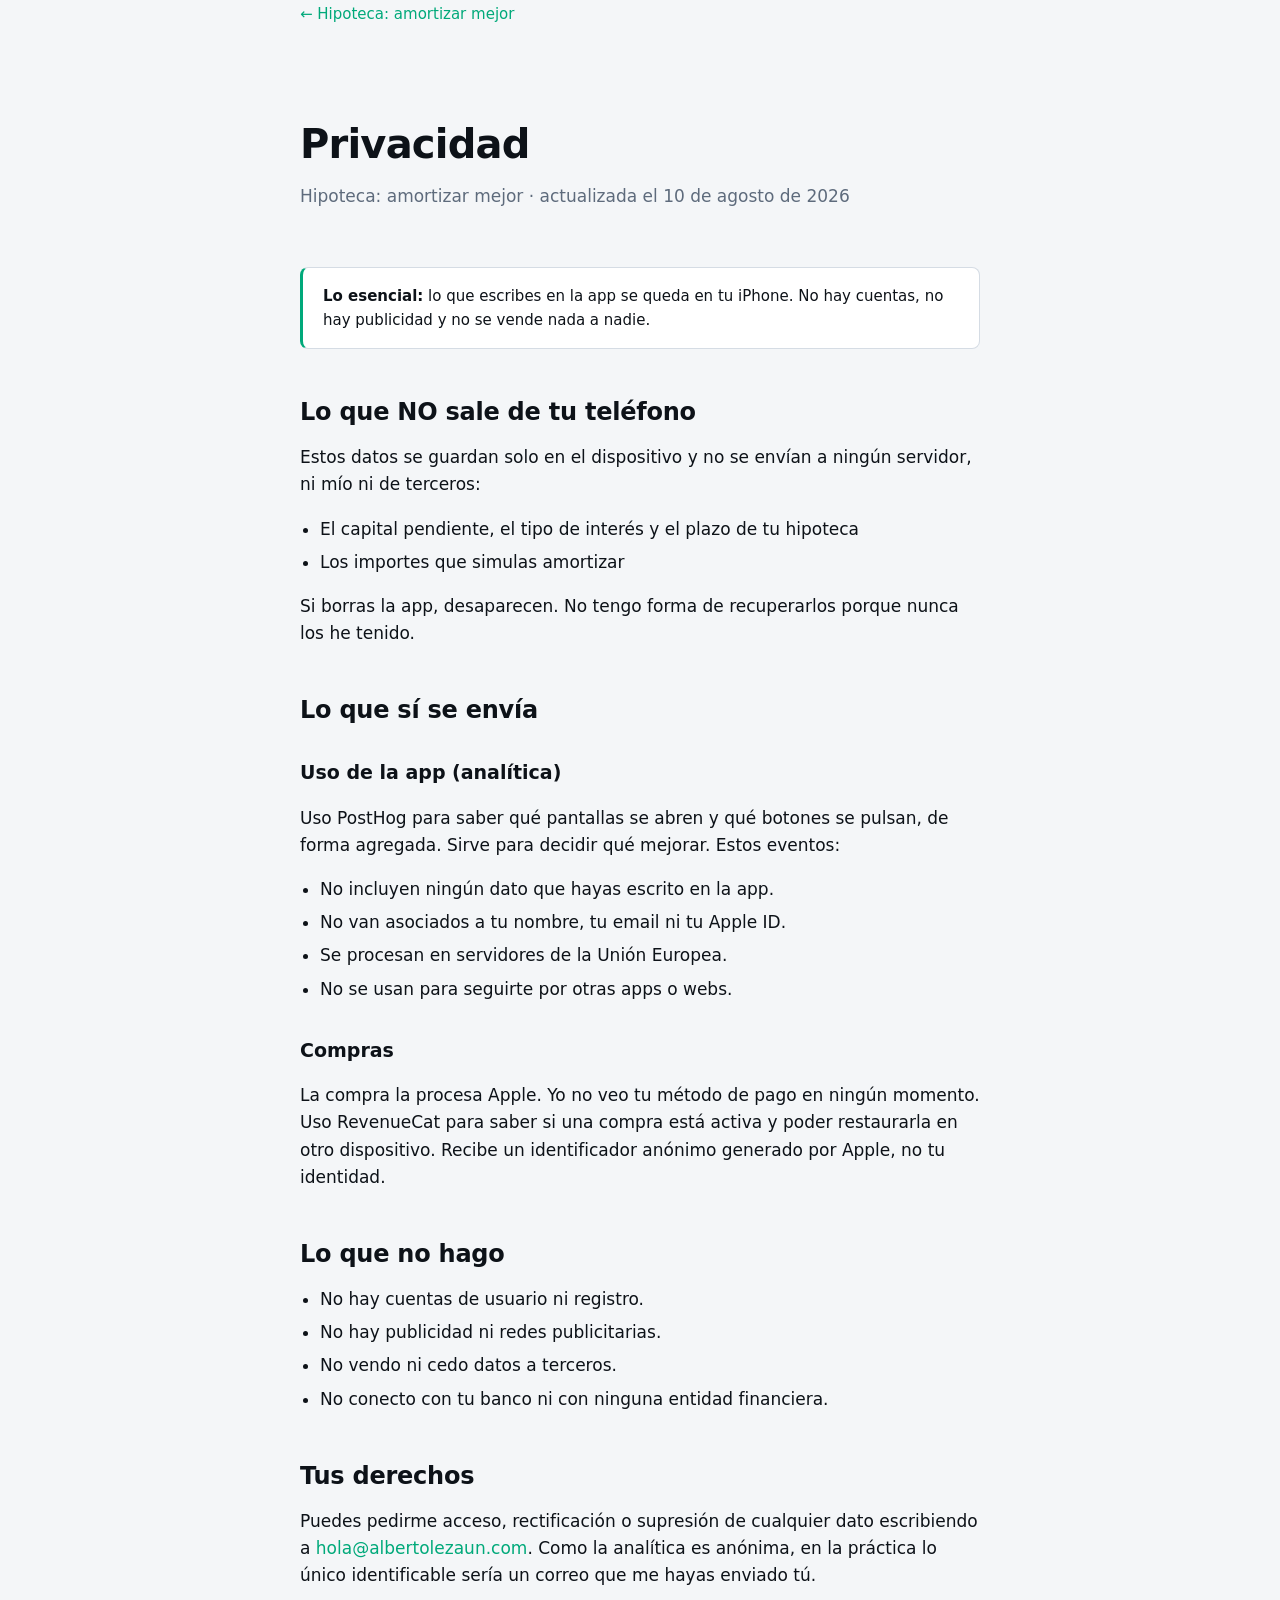
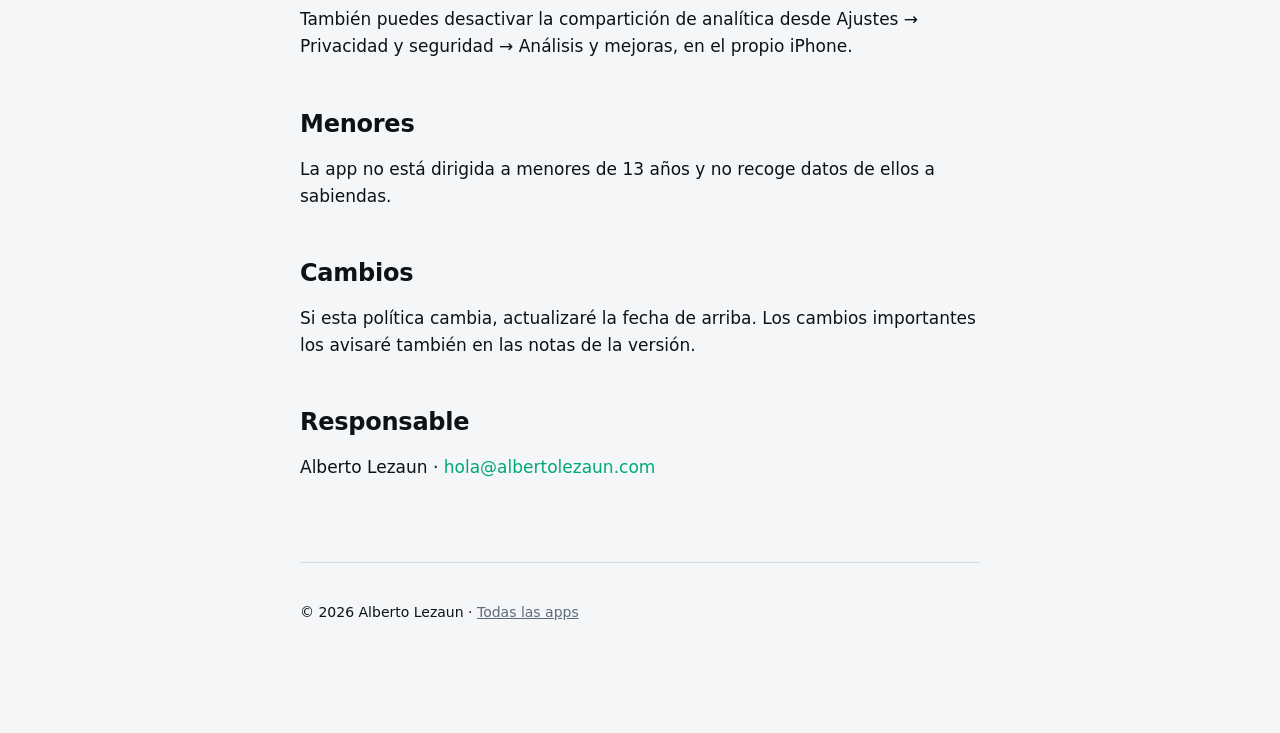
==== hipoteca-clara/privacidad.html @ a2d660bd "Sitio de la fábrica: índice, privacidad y soporte por app Existe por un motivo concreto: Apple recha" ====
<!doctype html>
<html lang="es">
<head>
<meta charset="utf-8">
<meta name="viewport" content="width=device-width, initial-scale=1">
<title>Privacidad — Hipoteca: amortizar mejor</title>
<meta name="description" content="Qué datos recoge Hipoteca: amortizar mejor y qué hace con ellos.">
<meta name="color-scheme" content="light dark">
<link rel="stylesheet" href="../estilos.css">
</head>
<body>
<main>
<a class="volver" href="./">← Hipoteca: amortizar mejor</a>
<header>
  <h1>Privacidad</h1>
  <p class="muted">Hipoteca: amortizar mejor · actualizada el 10 de agosto de 2026</p>
</header>

<div class="aviso">
  <p style="margin:0"><strong>Lo esencial:</strong> lo que escribes en la app se
  queda en tu iPhone. No hay cuentas, no hay publicidad y no se vende nada a
  nadie.</p>
</div>

<h2>Lo que NO sale de tu teléfono</h2>
<p>Estos datos se guardan solo en el dispositivo y no se envían a ningún
servidor, ni mío ni de terceros:</p>
<ul>
  <li>El capital pendiente, el tipo de interés y el plazo de tu hipoteca</li>
  <li>Los importes que simulas amortizar</li>
</ul>
<p>Si borras la app, desaparecen. No tengo forma de recuperarlos porque nunca
los he tenido.</p>

<h2>Lo que sí se envía</h2>

<h3>Uso de la app (analítica)</h3>
<p>Uso PostHog para saber qué pantallas se abren y qué botones se pulsan, de
forma agregada. Sirve para decidir qué mejorar. Estos eventos:</p>
<ul>
  <li>No incluyen ningún dato que hayas escrito en la app.</li>
  <li>No van asociados a tu nombre, tu email ni tu Apple ID.</li>
  <li>Se procesan en servidores de la Unión Europea.</li>
  <li>No se usan para seguirte por otras apps o webs.</li>
</ul>

<h3>Compras</h3>
<p>La compra la procesa Apple. Yo no veo tu método de pago en ningún momento.
Uso RevenueCat para saber si una compra está activa y poder restaurarla en
otro dispositivo. Recibe un identificador anónimo generado por Apple, no tu
identidad.</p>

<h2>Lo que no hago</h2>
<ul>
  <li>No hay cuentas de usuario ni registro.</li>
  <li>No hay publicidad ni redes publicitarias.</li>
  <li>No vendo ni cedo datos a terceros.</li>
  <li>No conecto con tu banco ni con ninguna entidad financiera.</li>
</ul>

<h2>Tus derechos</h2>
<p>Puedes pedirme acceso, rectificación o supresión de cualquier dato escribiendo
a <a href="mailto:hola@albertolezaun.com">hola@albertolezaun.com</a>. Como la
analítica es anónima, en la práctica lo único identificable sería un correo que
me hayas enviado tú.</p>
<p>También puedes desactivar la compartición de analítica desde
Ajustes → Privacidad y seguridad → Análisis y mejoras, en el propio iPhone.</p>

<h2>Menores</h2>
<p>La app no está dirigida a menores de 13 años y no recoge datos de ellos a
sabiendas.</p>

<h2>Cambios</h2>
<p>Si esta política cambia, actualizaré la fecha de arriba. Los cambios
importantes los avisaré también en las notas de la versión.</p>

<h2>Responsable</h2>
<p>Alberto Lezaun · <a href="mailto:hola@albertolezaun.com">hola@albertolezaun.com</a></p>
</main>
<footer>
  <p>© 2026 Alberto Lezaun · <a href="../">Todas las apps</a></p>
</footer>
</body>
</html>
---- estilos.css ----
/* Generado por generar.mjs. No editar a mano. */
:root {
    --canvas: #F4F6F8;
    --surface: #FFFFFF;
    --raised: #E9EDF2;
    --line: #D5DCE4;
    --ink: #0D1218;
    --muted: #5E6B7C;
    --accent: #00A97A;
    --onAccent: #FFFFFF;
    --danger: #C6342B;
  --radio: 14px;
}
@media (prefers-color-scheme: dark) {
  :root {
    --canvas: #0D0F12;
    --surface: #151920;
    --raised: #1D222B;
    --line: #262D38;
    --ink: #EDF0F4;
    --muted: #828D9E;
    --accent: #00E5A0;
    --onAccent: #08110D;
    --danger: #FF6B5E;
  }
}

*, *::before, *::after { box-sizing: border-box; }

body {
  margin: 0;
  padding: 0 24px 96px;
  background: var(--canvas);
  color: var(--ink);
  font: 17px/1.6 -apple-system, BlinkMacSystemFont, "Segoe UI", system-ui, sans-serif;
  -webkit-font-smoothing: antialiased;
}

main { max-width: 680px; margin: 0 auto; }

header { padding: 64px 0 40px; }

h1 { font-size: 40px; line-height: 1.1; letter-spacing: -0.02em; margin: 0 0 12px; }
h2 { font-size: 24px; line-height: 1.25; letter-spacing: -0.01em; margin: 48px 0 12px; }
h3 { font-size: 19px; margin: 32px 0 8px; }

p, li { color: var(--ink); }
.muted { color: var(--muted); }

a { color: var(--accent); text-decoration: none; }
a:hover { text-decoration: underline; }

.tarjeta {
  display: block;
  padding: 24px;
  margin: 16px 0;
  border: 1px solid var(--line);
  border-radius: var(--radio);
  background: var(--surface);
  color: inherit;
  transition: border-color .15s;
}
.tarjeta:hover { border-color: var(--accent); text-decoration: none; }
.tarjeta h3 { margin: 0 0 4px; }
.tarjeta p { margin: 0; color: var(--muted); font-size: 15px; }

.icono {
  width: 56px; height: 56px;
  border-radius: 13px;
  float: left; margin: 0 16px 0 0;
}

.aviso {
  padding: 16px 20px;
  border: 1px solid var(--line);
  border-left: 3px solid var(--accent);
  border-radius: 8px;
  background: var(--surface);
  font-size: 15px;
}

ul { padding-left: 20px; }
li { margin: 6px 0; }

footer {
  max-width: 680px;
  margin: 80px auto 0;
  padding-top: 24px;
  border-top: 1px solid var(--line);
  font-size: 14px;
  color: var(--muted);
}
footer a { color: var(--muted); text-decoration: underline; }

.volver { display: inline-block; margin-bottom: 32px; font-size: 15px; }
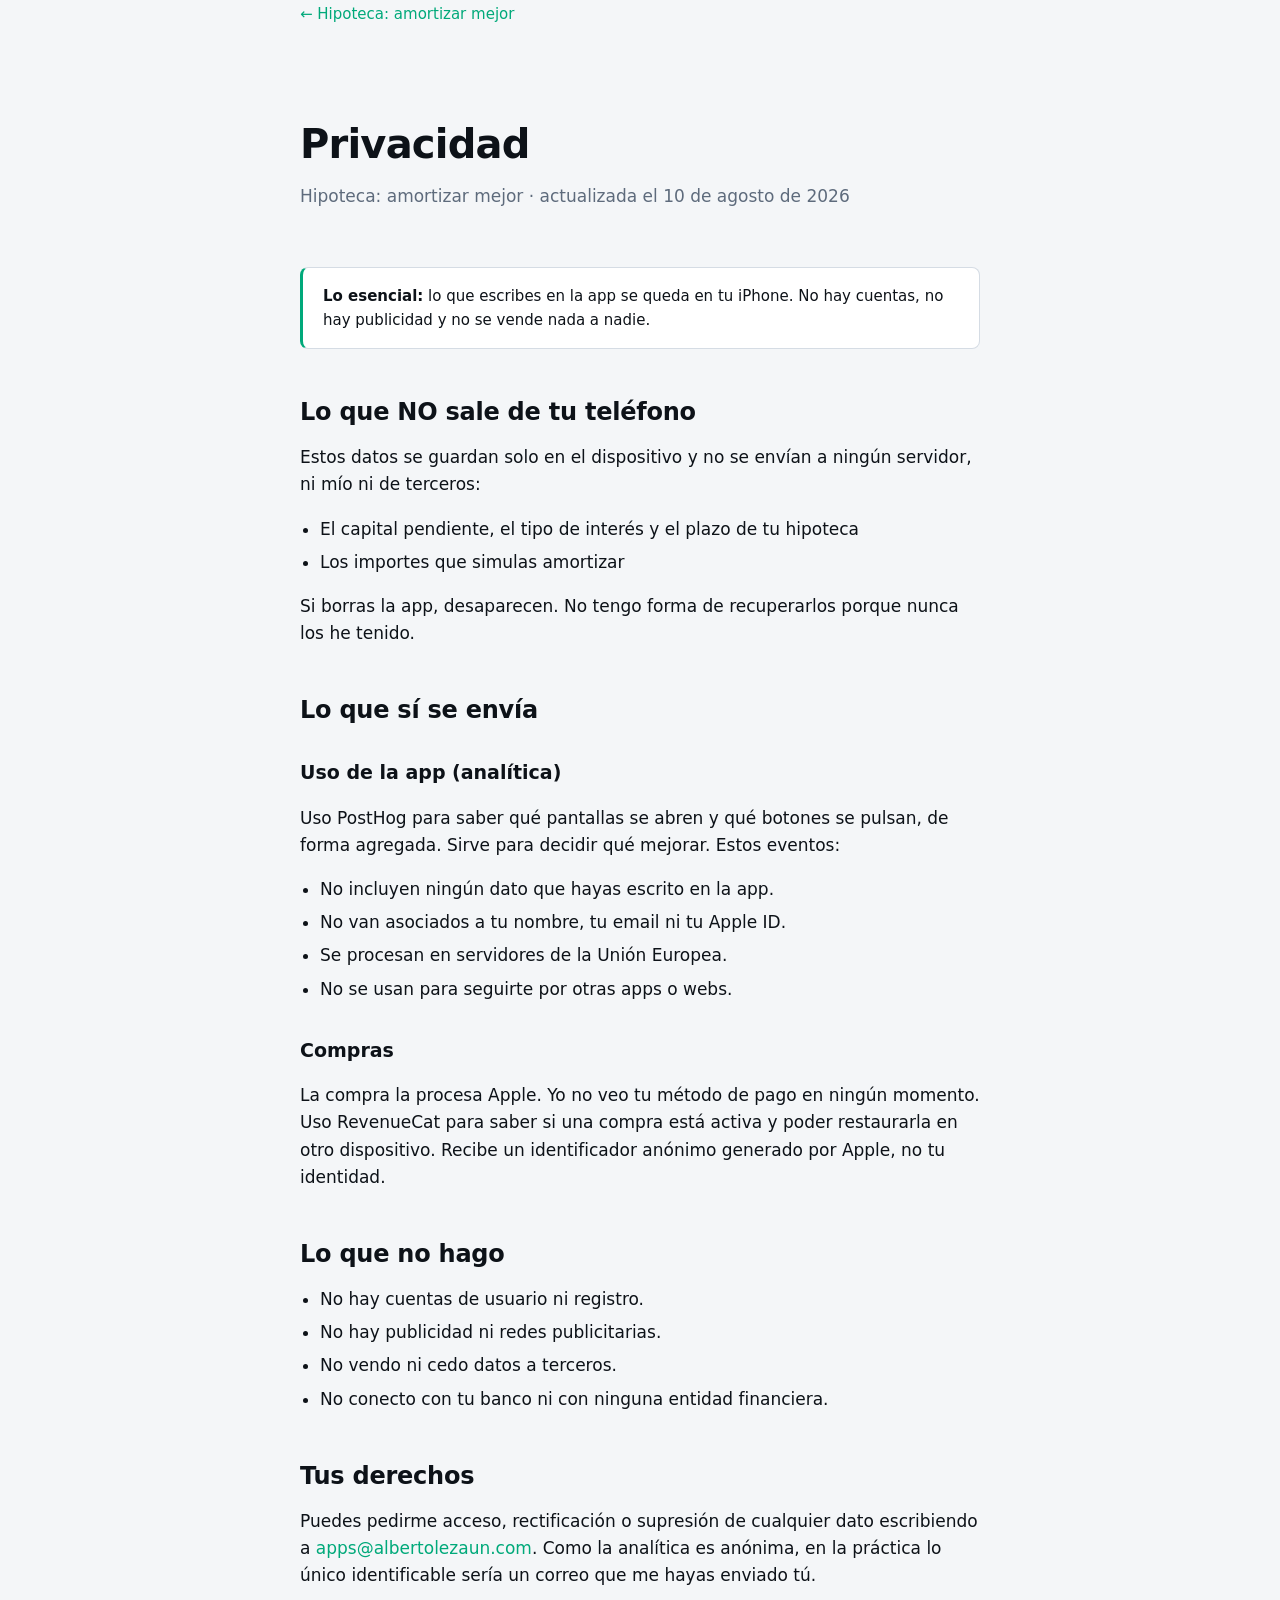
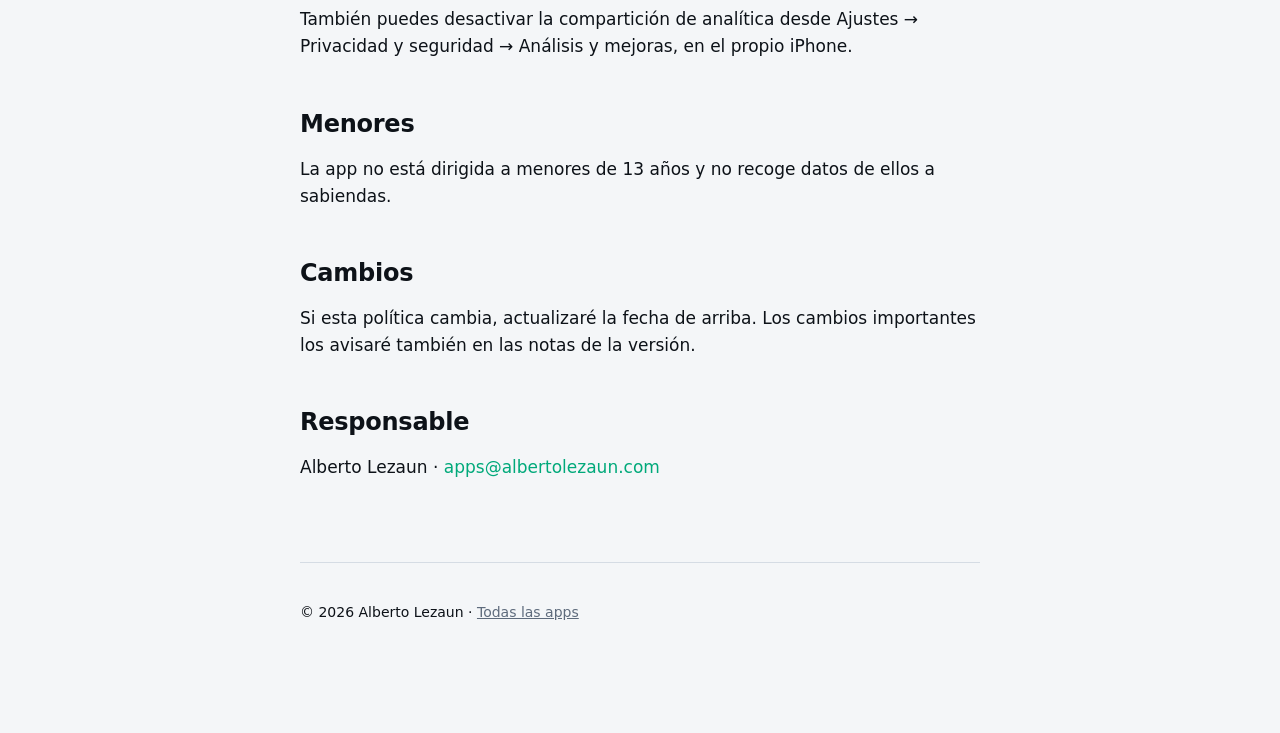
==== commit ad726073: "Email de soporte: apps@albertolezaun.com hola@ recibía demasiado spam. apps@ es nueva, creada en Ple" ====
--- a/hipoteca-clara/privacidad.html
+++ b/hipoteca-clara/privacidad.html
@@ -60,7 +60,7 @@
 
 <h2>Tus derechos</h2>
 <p>Puedes pedirme acceso, rectificación o supresión de cualquier dato escribiendo
-a <a href="mailto:hola@albertolezaun.com">hola@albertolezaun.com</a>. Como la
+a <a href="mailto:apps@albertolezaun.com">apps@albertolezaun.com</a>. Como la
 analítica es anónima, en la práctica lo único identificable sería un correo que
 me hayas enviado tú.</p>
 <p>También puedes desactivar la compartición de analítica desde
@@ -75,7 +75,7 @@
 importantes los avisaré también en las notas de la versión.</p>
 
 <h2>Responsable</h2>
-<p>Alberto Lezaun · <a href="mailto:hola@albertolezaun.com">hola@albertolezaun.com</a></p>
+<p>Alberto Lezaun · <a href="mailto:apps@albertolezaun.com">apps@albertolezaun.com</a></p>
 </main>
 <footer>
   <p>© 2026 Alberto Lezaun · <a href="../">Todas las apps</a></p>
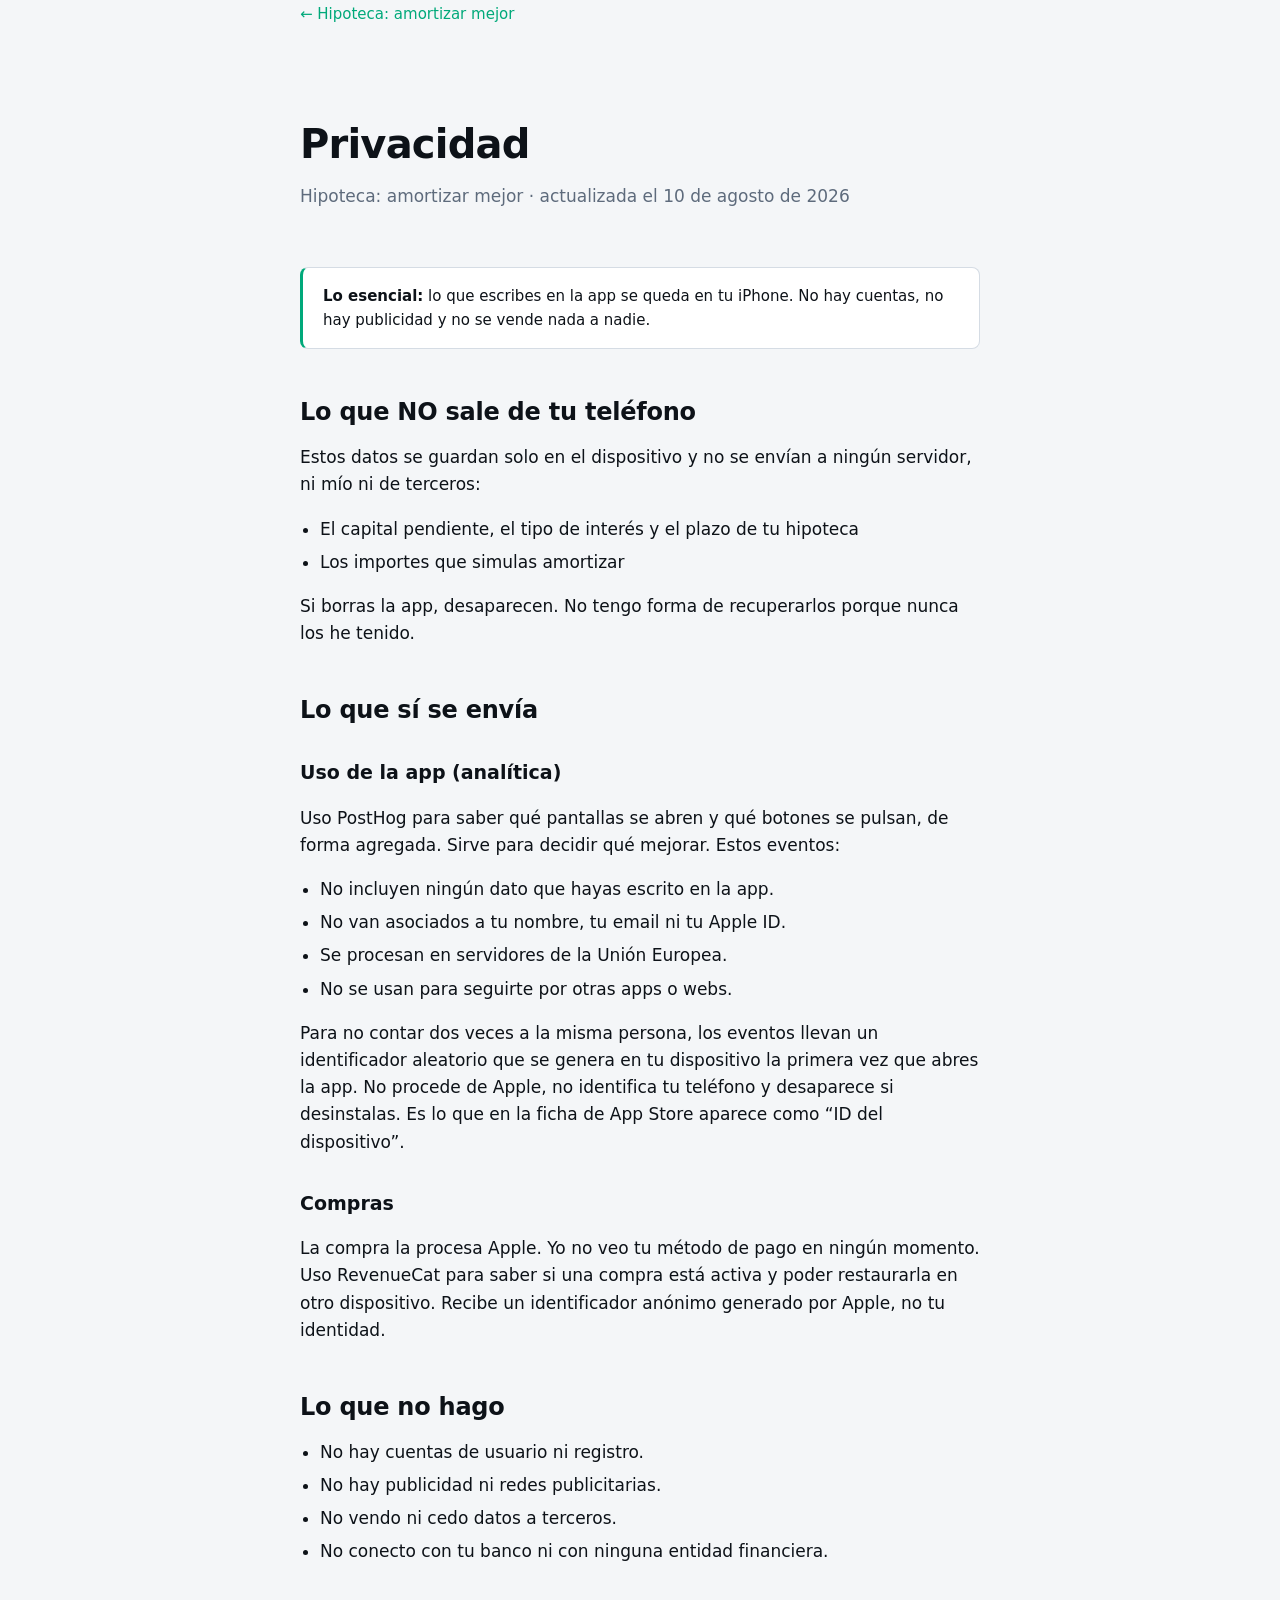
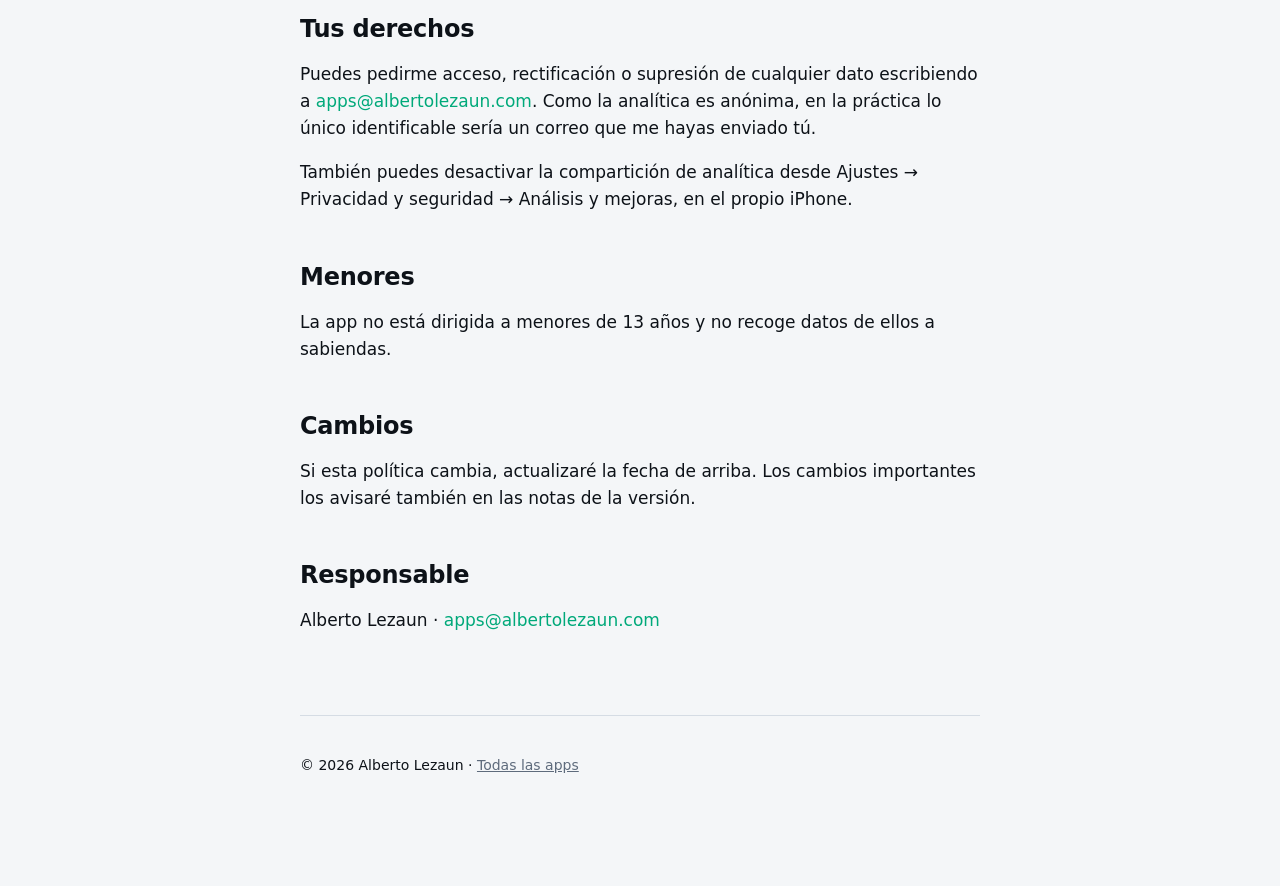
==== commit d37ac5d9: "Política de privacidad: explicar el identificador anónimo de analítica La ficha de App Store declara" ====
--- a/hipoteca-clara/privacidad.html
+++ b/hipoteca-clara/privacidad.html
@@ -43,6 +43,11 @@
   <li>Se procesan en servidores de la Unión Europea.</li>
   <li>No se usan para seguirte por otras apps o webs.</li>
 </ul>
+<p>Para no contar dos veces a la misma persona, los eventos llevan un
+identificador aleatorio que se genera en tu dispositivo la primera vez que
+abres la app. No procede de Apple, no identifica tu teléfono y desaparece si
+desinstalas. Es lo que en la ficha de App Store aparece como “ID del
+dispositivo”.</p>
 
 <h3>Compras</h3>
 <p>La compra la procesa Apple. Yo no veo tu método de pago en ningún momento.
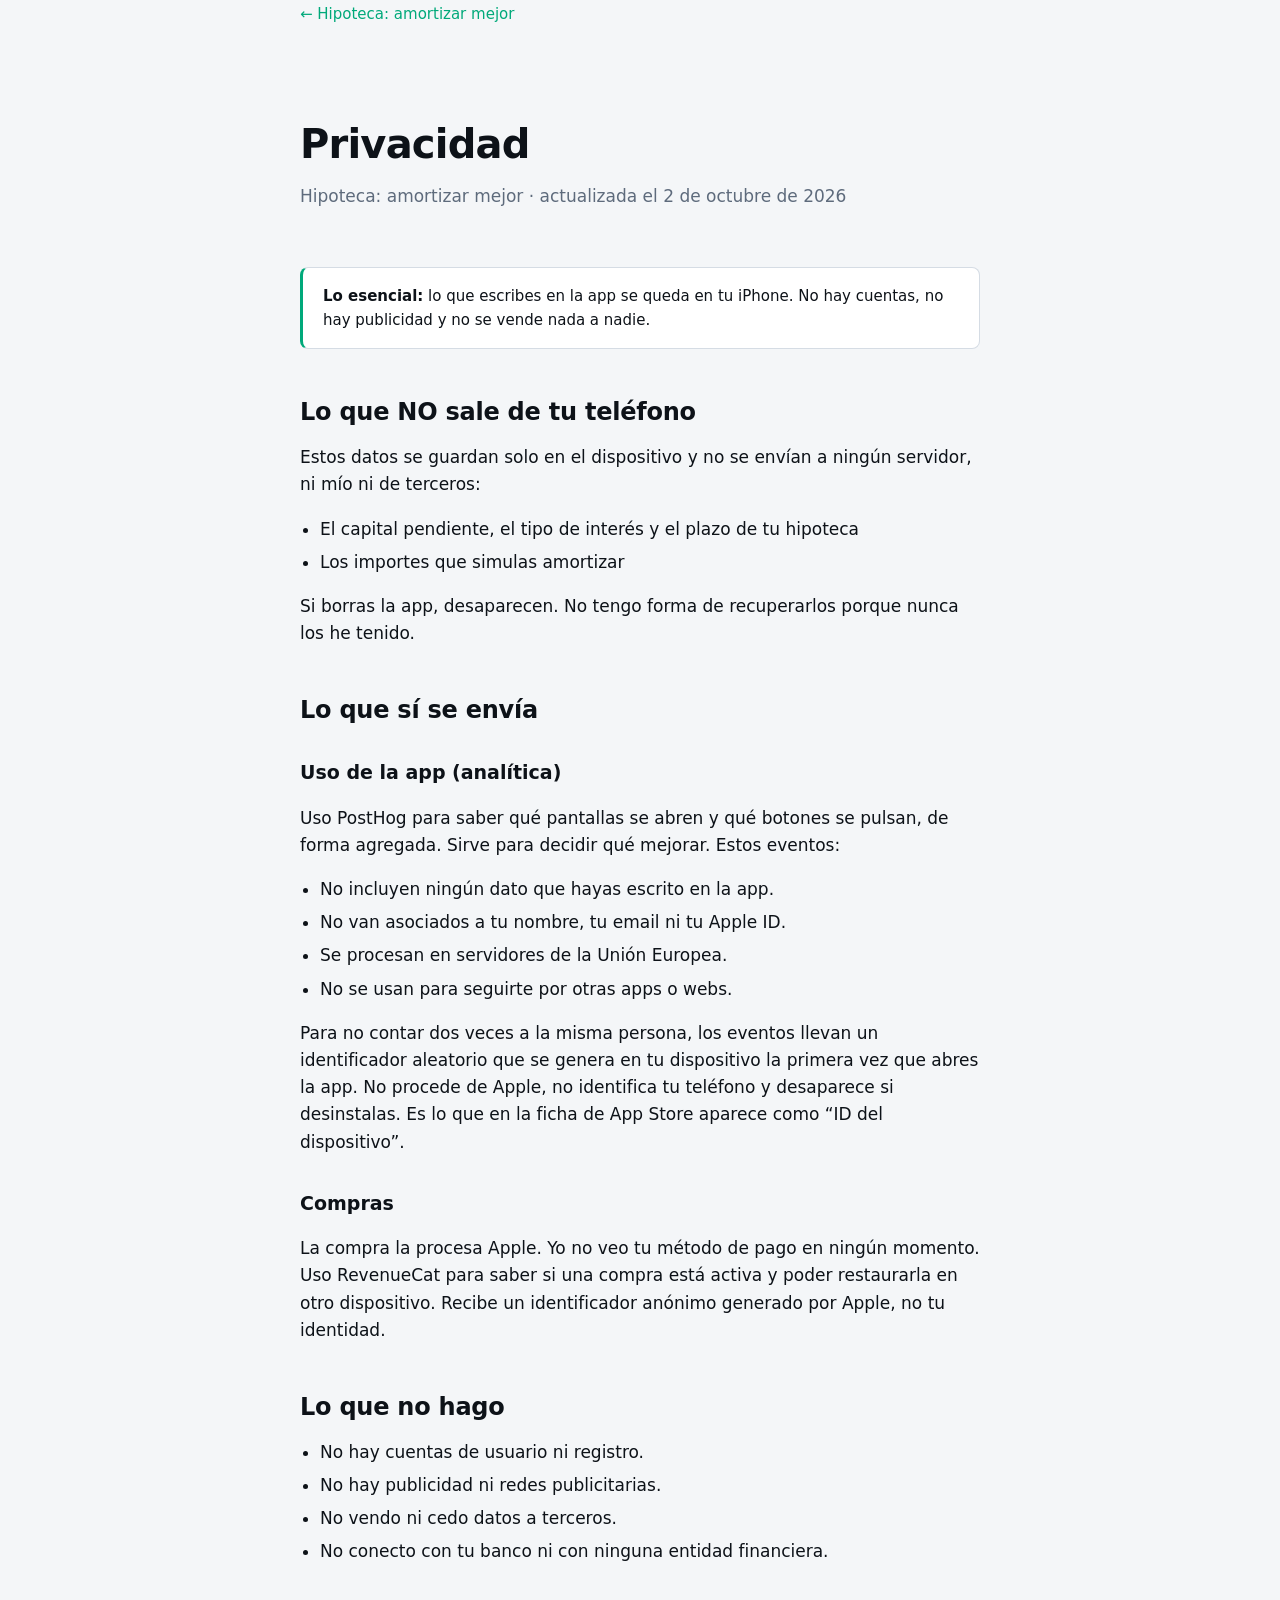
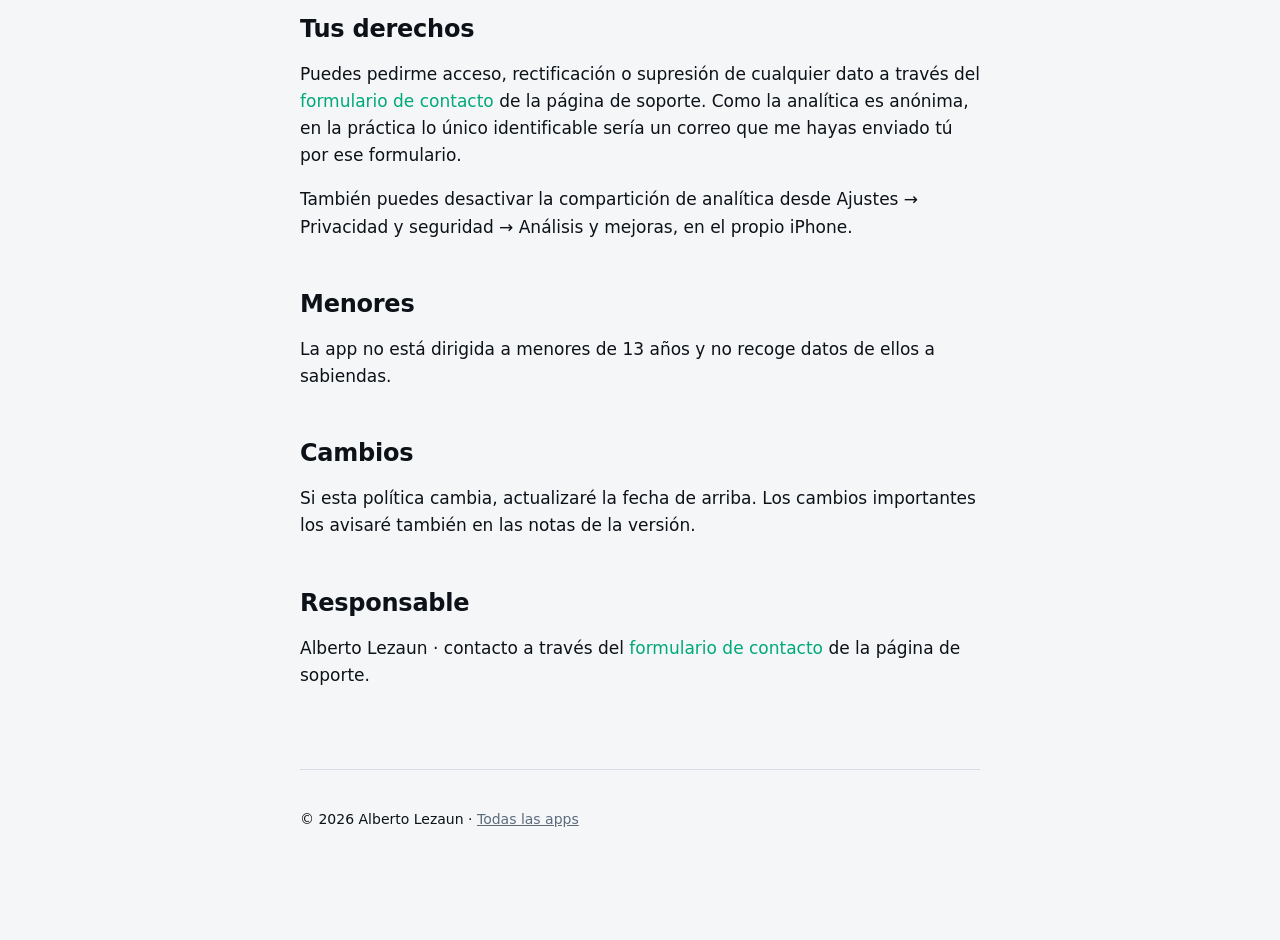
==== commit 0244fe2d: "Formulario de contacto en soporte y sin correo público en las páginas Co-Authored-By: Claude Sonnet " ====
--- a/hipoteca-clara/privacidad.html
+++ b/hipoteca-clara/privacidad.html
@@ -13,7 +13,7 @@
 <a class="volver" href="./">← Hipoteca: amortizar mejor</a>
 <header>
   <h1>Privacidad</h1>
-  <p class="muted">Hipoteca: amortizar mejor · actualizada el 10 de agosto de 2026</p>
+  <p class="muted">Hipoteca: amortizar mejor · actualizada el 2 de octubre de 2026</p>
 </header>
 
 <div class="aviso">
@@ -64,10 +64,10 @@
 </ul>
 
 <h2>Tus derechos</h2>
-<p>Puedes pedirme acceso, rectificación o supresión de cualquier dato escribiendo
-a <a href="mailto:apps@albertolezaun.com">apps@albertolezaun.com</a>. Como la
+<p>Puedes pedirme acceso, rectificación o supresión de cualquier dato a través
+del <a href="soporte.html#contacto">formulario de contacto</a> de la página de soporte. Como la
 analítica es anónima, en la práctica lo único identificable sería un correo que
-me hayas enviado tú.</p>
+me hayas enviado tú por ese formulario.</p>
 <p>También puedes desactivar la compartición de analítica desde
 Ajustes → Privacidad y seguridad → Análisis y mejoras, en el propio iPhone.</p>
 
@@ -80,7 +80,7 @@
 importantes los avisaré también en las notas de la versión.</p>
 
 <h2>Responsable</h2>
-<p>Alberto Lezaun · <a href="mailto:apps@albertolezaun.com">apps@albertolezaun.com</a></p>
+<p>Alberto Lezaun · contacto a través del <a href="soporte.html#contacto">formulario de contacto</a> de la página de soporte.</p>
 </main>
 <footer>
   <p>© 2026 Alberto Lezaun · <a href="../">Todas las apps</a></p>
--- a/estilos.css
+++ b/estilos.css
@@ -92,4 +92,12 @@
 }
 footer a { color: var(--muted); text-decoration: underline; }
 
+#core-contacto {
+  --cc-boton: var(--accent);
+  --cc-boton-texto: var(--canvas);
+  --cc-borde: var(--line);
+  --cc-fondo: var(--surface);
+  --cc-texto: var(--ink);
+}
+
 .volver { display: inline-block; margin-bottom: 32px; font-size: 15px; }
